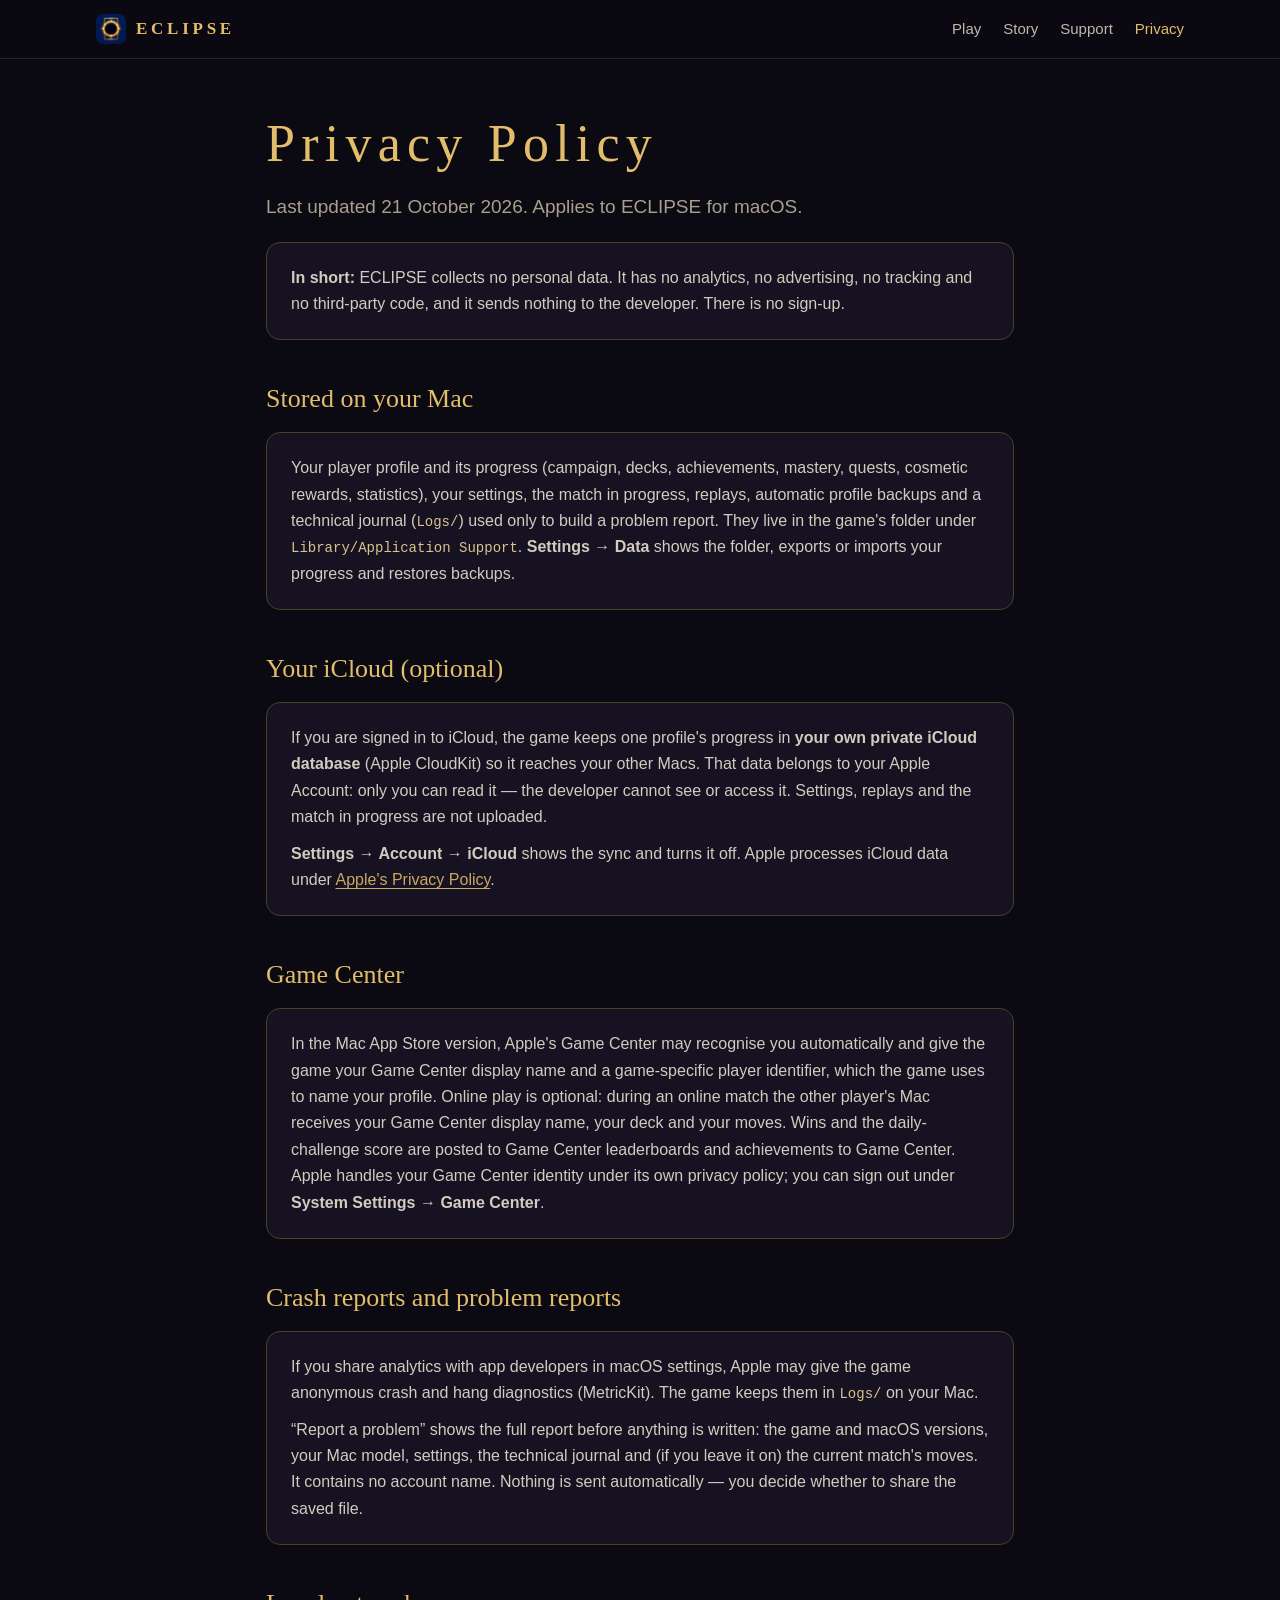
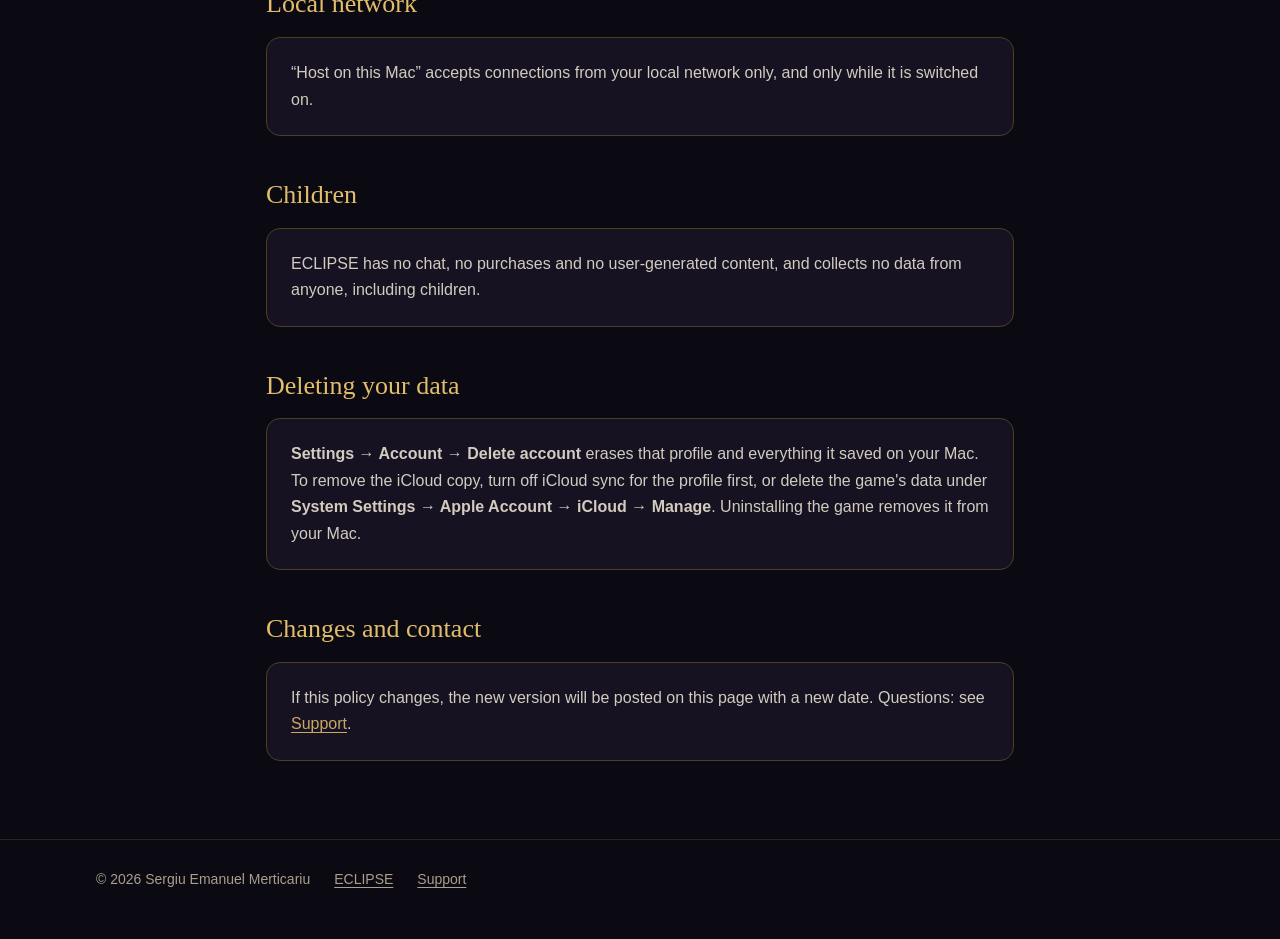
==== privacy.html @ 051a1680 "ECLIPSE website: home, support, privacy" ====
<!doctype html>
<html lang="en">
<head>
<meta charset="utf-8">
<meta name="viewport" content="width=device-width,initial-scale=1">
<title>ECLIPSE — Privacy Policy</title>
<meta name="description" content="ECLIPSE collects no personal data: no analytics, no advertising, no third-party code. What stays on your Mac, what goes to your own iCloud, and what Game Center sees.">
<meta name="theme-color" content="#0b0912">
<link rel="icon" href="img/favicon.png">
<link rel="stylesheet" href="style.css">
</head>
<body>
<header class="bar"><div class="wrap">
  <a class="brand" href="index.html"><img src="img/icon.png" alt=""><span>ECLIPSE</span></a>
  <nav><a href="index.html#play">Play</a><a href="index.html#story">Story</a><a href="support.html">Support</a><a href="privacy.html" aria-current="page">Privacy</a></nav>
</div></header>

<main class="page"><div class="wrap narrow">
  <h1>Privacy Policy</h1>
  <p class="lead">Last updated 21 October 2026. Applies to ECLIPSE for macOS.</p>

  <div class="card"><p><b>In short:</b> ECLIPSE collects no personal data. It has no analytics, no advertising, no tracking and no third-party code, and it sends nothing to the developer. There is no sign-up.</p></div>

  <h2>Stored on your Mac</h2>
  <div class="card">
    <p>Your player profile and its progress (campaign, decks, achievements, mastery, quests, cosmetic rewards, statistics), your settings, the match in progress, replays, automatic profile backups and a technical journal (<code>Logs/</code>) used only to build a problem report. They live in the game's folder under <code>Library/Application Support</code>. <b>Settings → Data</b> shows the folder, exports or imports your progress and restores backups.</p>
  </div>

  <h2>Your iCloud (optional)</h2>
  <div class="card">
    <p>If you are signed in to iCloud, the game keeps one profile's progress in <b>your own private iCloud database</b> (Apple CloudKit) so it reaches your other Macs. That data belongs to your Apple Account: only you can read it — the developer cannot see or access it. Settings, replays and the match in progress are not uploaded.</p>
    <p><b>Settings → Account → iCloud</b> shows the sync and turns it off. Apple processes iCloud data under <a href="https://www.apple.com/legal/privacy/">Apple's Privacy Policy</a>.</p>
  </div>

  <h2>Game Center</h2>
  <div class="card">
    <p>In the Mac App Store version, Apple's Game Center may recognise you automatically and give the game your Game Center display name and a game-specific player identifier, which the game uses to name your profile. Online play is optional: during an online match the other player's Mac receives your Game Center display name, your deck and your moves. Wins and the daily-challenge score are posted to Game Center leaderboards and achievements to Game Center. Apple handles your Game Center identity under its own privacy policy; you can sign out under <b>System Settings → Game Center</b>.</p>
  </div>

  <h2>Crash reports and problem reports</h2>
  <div class="card">
    <p>If you share analytics with app developers in macOS settings, Apple may give the game anonymous crash and hang diagnostics (MetricKit). The game keeps them in <code>Logs/</code> on your Mac.</p>
    <p>“Report a problem” shows the full report before anything is written: the game and macOS versions, your Mac model, settings, the technical journal and (if you leave it on) the current match's moves. It contains no account name. Nothing is sent automatically — you decide whether to share the saved file.</p>
  </div>

  <h2>Local network</h2>
  <div class="card"><p>“Host on this Mac” accepts connections from your local network only, and only while it is switched on.</p></div>

  <h2>Children</h2>
  <div class="card"><p>ECLIPSE has no chat, no purchases and no user-generated content, and collects no data from anyone, including children.</p></div>

  <h2>Deleting your data</h2>
  <div class="card"><p><b>Settings → Account → Delete account</b> erases that profile and everything it saved on your Mac. To remove the iCloud copy, turn off iCloud sync for the profile first, or delete the game's data under <b>System Settings → Apple Account → iCloud → Manage</b>. Uninstalling the game removes it from your Mac.</p></div>

  <h2>Changes and contact</h2>
  <div class="card"><p>If this policy changes, the new version will be posted on this page with a new date. Questions: see <a href="support.html">Support</a>.</p></div>
</div></main>

<footer><div class="wrap">
  <span>© 2026 Sergiu Emanuel Merticariu</span>
  <a href="index.html">ECLIPSE</a>
  <a href="support.html">Support</a>
</div></footer>
</body>
</html>
---- style.css ----
:root {
  --bg: #0b0912;
  --panel: #161222;
  --panel-2: #1d1830;
  --line: #4d3f26;
  --gold: #e2bd6b;
  --gold-2: #f6dc9c;
  --ember: #e0773a;
  --text: #ece5d4;
  --muted: #a99f8c;
  --serif: "Iowan Old Style", "Palatino Linotype", Palatino, Georgia, serif;
  --sans: -apple-system, BlinkMacSystemFont, "Helvetica Neue", "Segoe UI", sans-serif;
}
* { box-sizing: border-box; }
html { scroll-behavior: smooth; }
body { margin: 0; background: var(--bg); color: var(--text); font: 17px/1.65 var(--sans); -webkit-font-smoothing: antialiased; }
img, video { max-width: 100%; display: block; }
a { color: var(--gold); text-underline-offset: 3px; }
a:hover { color: var(--gold-2); }
.wrap { max-width: 1120px; margin: 0 auto; padding: 0 16px; }
.narrow { max-width: 780px; }

/* Top bar */
.bar { position: sticky; top: 0; z-index: 10; background: rgba(11, 9, 18, .82); backdrop-filter: blur(12px); -webkit-backdrop-filter: blur(12px); border-bottom: 1px solid rgba(226, 189, 107, .15); }
.bar .wrap { display: flex; align-items: center; gap: 20px; height: 58px; }
.brand { display: flex; align-items: center; gap: 10px; text-decoration: none; color: var(--gold); font: 600 17px var(--serif); letter-spacing: .22em; }
.brand img { width: 30px; height: 30px; border-radius: 7px; }
.bar nav { margin-left: auto; display: flex; gap: 22px; font-size: 15px; }
.bar nav a { color: var(--text); text-decoration: none; opacity: .8; }
.bar nav a:hover, .bar nav a[aria-current] { opacity: 1; color: var(--gold); }

/* Hero */
.hero { position: relative; min-height: min(86vh, 760px); display: grid; align-items: end; overflow: hidden; }
.hero > img { position: absolute; inset: 0; width: 100%; height: 100%; object-fit: cover; object-position: center 35%; }
.hero::after { content: ""; position: absolute; inset: 0; background: linear-gradient(180deg, rgba(11,9,18,.15) 0%, rgba(11,9,18,.35) 45%, var(--bg) 100%); }
.hero .wrap { position: relative; z-index: 1; padding-bottom: 64px; }
.hero .icon { width: 96px; height: 96px; border-radius: 22px; box-shadow: 0 12px 40px rgba(0,0,0,.6); }
.hero h1 { font: 300 clamp(48px, 9vw, 96px)/1 var(--serif); letter-spacing: .2em; color: var(--gold); margin: 22px 0 10px; text-shadow: 0 4px 30px rgba(0,0,0,.7); }
.hero .tag { font: italic 400 clamp(19px, 2.6vw, 25px)/1.4 var(--serif); max-width: 640px; margin: 0 0 26px; text-shadow: 0 2px 12px rgba(0,0,0,.8); }
.cta { display: flex; flex-wrap: wrap; gap: 12px; align-items: center; }
.btn { display: inline-flex; align-items: center; gap: 8px; padding: 12px 22px; border-radius: 999px; font-weight: 600; font-size: 15px; text-decoration: none; border: 1px solid var(--gold); color: var(--gold); background: rgba(11,9,18,.5); }
.btn.primary { background: linear-gradient(180deg, var(--gold-2), var(--gold)); color: #1a1206; border-color: transparent; }
.btn:hover { filter: brightness(1.08); }
.soon { font-size: 14px; color: var(--muted); }

/* Sections */
section { padding: 72px 0; }
.eyebrow { font-size: 13px; letter-spacing: .24em; text-transform: uppercase; color: var(--ember); margin: 0 0 8px; }
h2 { font: 400 clamp(30px, 4.4vw, 44px)/1.15 var(--serif); color: var(--gold); margin: 0 0 18px; }
h3 { font: 600 20px/1.3 var(--serif); color: var(--gold-2); margin: 0 0 6px; }
.lead { font-size: 19px; color: var(--muted); max-width: 720px; }
.split { display: grid; grid-template-columns: 1.05fr 1fr; gap: 48px; align-items: center; }
.split img { border-radius: 14px; border: 1px solid var(--line); }
.grid { display: grid; grid-template-columns: repeat(3, 1fr); gap: 18px; }
.card { background: var(--panel); border: 1px solid var(--line); border-radius: 14px; padding: 22px 24px; }
.card p { margin: 0; color: var(--text); opacity: .88; font-size: 16px; }
.stats { display: flex; flex-wrap: wrap; gap: 14px 40px; margin: 26px 0 0; }
.stats div { font: 400 15px var(--sans); color: var(--muted); }
.stats b { display: block; font: 400 34px/1.1 var(--serif); color: var(--gold); }

/* Video */
.video { border-radius: 16px; overflow: hidden; border: 1px solid var(--line); background: #000; box-shadow: 0 24px 80px rgba(0,0,0,.55); }
.video video { width: 100%; aspect-ratio: 16 / 9; }

/* Factions */
.factions { display: grid; grid-template-columns: repeat(4, 1fr); gap: 14px; }
.faction { position: relative; border-radius: 12px; overflow: hidden; border: 1px solid var(--line); aspect-ratio: 16 / 10; }
.faction img { width: 100%; height: 100%; object-fit: cover; transition: transform .6s ease; }
.faction:hover img { transform: scale(1.06); }
.faction span { position: absolute; left: 0; right: 0; bottom: 0; padding: 26px 14px 10px; font: 600 15px var(--serif); color: var(--gold-2); background: linear-gradient(transparent, rgba(0,0,0,.85)); }

/* Gallery */
.gallery { display: grid; grid-template-columns: repeat(2, 1fr); gap: 16px; }
.gallery figure { margin: 0; }
.gallery img { border-radius: 12px; border: 1px solid var(--line); }
.gallery figcaption { font-size: 14px; color: var(--muted); margin-top: 8px; }
.gallery .wide { grid-column: 1 / -1; }

/* Text pages */
.page { padding: 56px 0 24px; }
.page h1 { font: 300 clamp(36px, 6vw, 52px)/1.1 var(--serif); letter-spacing: .12em; color: var(--gold); margin: 0 0 8px; }
.page h2 { font-size: 26px; margin-top: 44px; }
.page .card { margin: 14px 0; }
.page .card p + p { margin-top: 10px; }
details { background: var(--panel); border: 1px solid var(--line); border-radius: 12px; padding: 14px 20px; margin: 10px 0; }
details summary { cursor: pointer; font-weight: 600; color: var(--gold-2); }
details[open] summary { margin-bottom: 8px; }
kbd { font: 13px ui-monospace, Menlo, monospace; background: var(--panel-2); border: 1px solid var(--line); border-radius: 5px; padding: 1px 6px; }
code { font: 14px ui-monospace, Menlo, monospace; color: var(--gold-2); }

footer { border-top: 1px solid rgba(226, 189, 107, .15); margin-top: 40px; padding: 28px 0 48px; color: var(--muted); font-size: 14px; }
footer .wrap { display: flex; flex-wrap: wrap; gap: 10px 24px; }
footer a { color: var(--muted); }

@media (max-width: 860px) {
  .split { grid-template-columns: 1fr; gap: 28px; }
  .grid { grid-template-columns: 1fr; }
  .factions { grid-template-columns: repeat(2, 1fr); }
  .gallery { grid-template-columns: 1fr; }
  section { padding: 52px 0; }
  .bar nav { gap: 14px; font-size: 14px; }
}
@media (max-width: 420px) {
  .brand span { display: none; }
}
@media (prefers-reduced-motion: reduce) {
  html { scroll-behavior: auto; }
  .faction img { transition: none; }
}
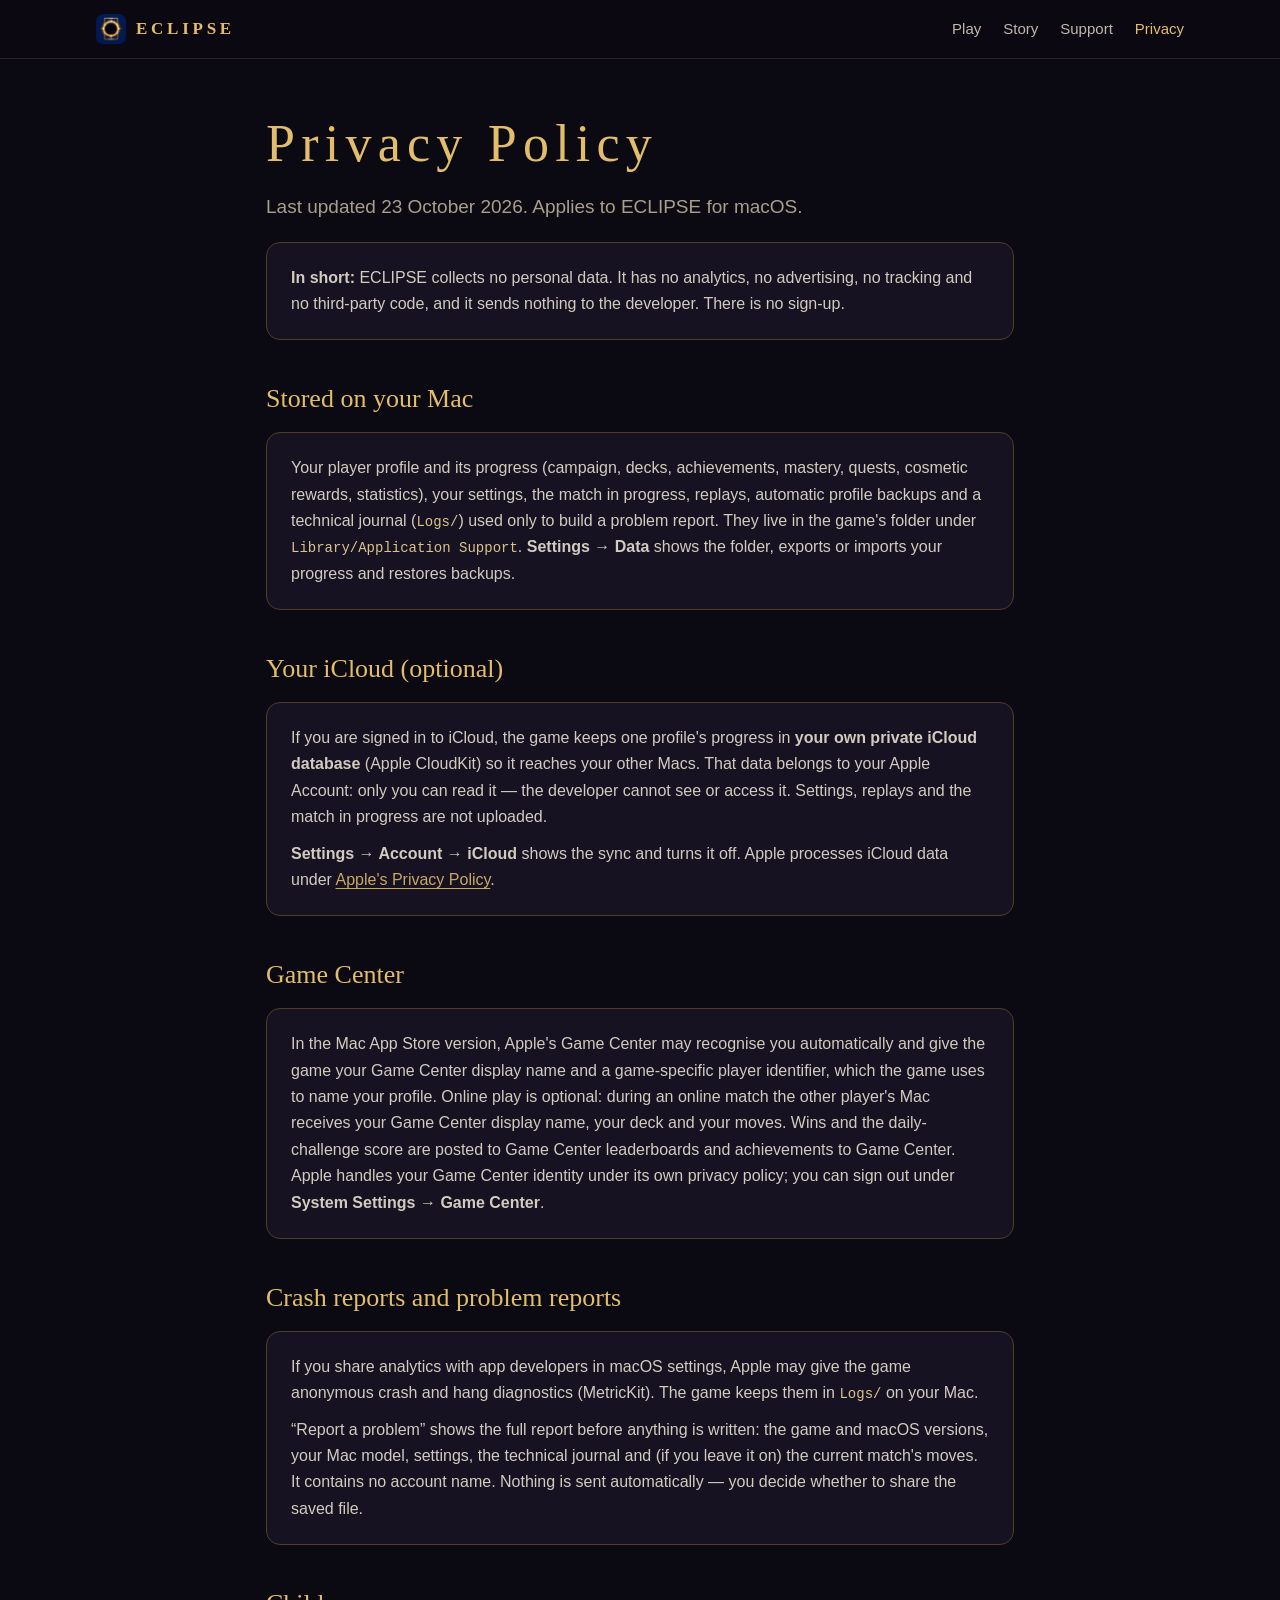
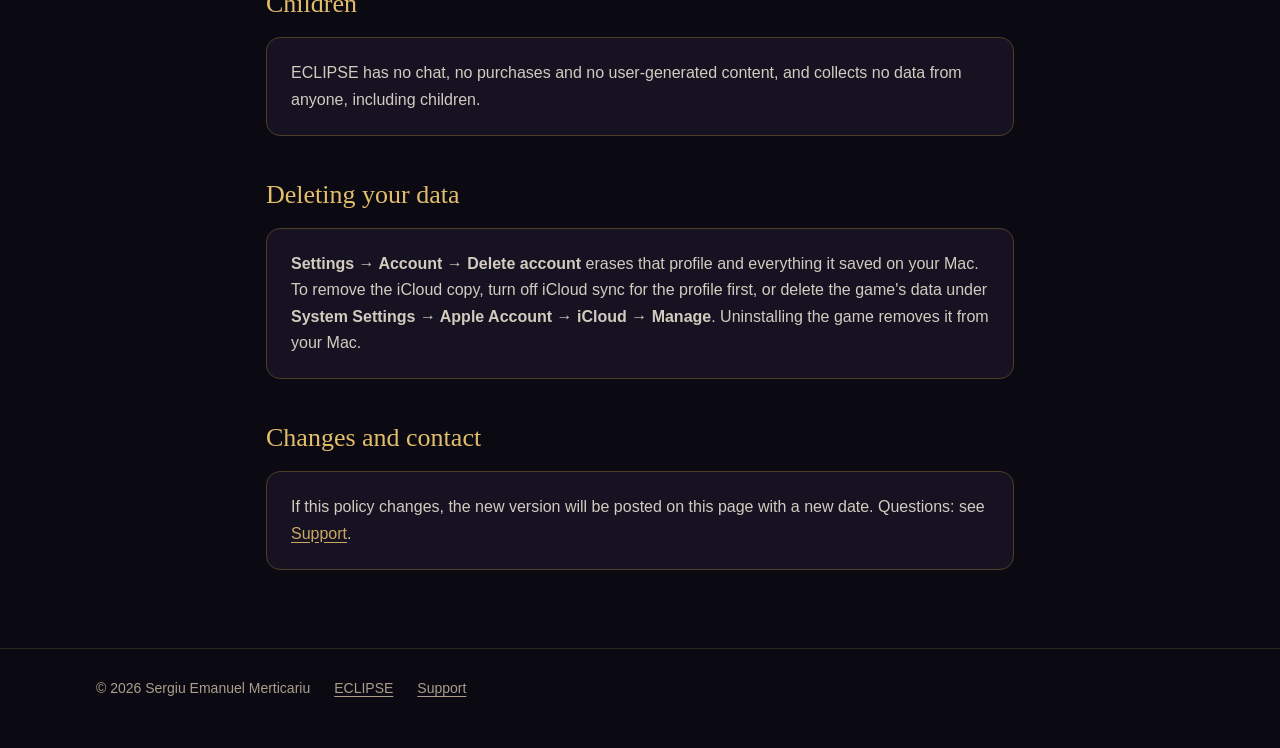
==== commit c76b08aa: "Online is Game Center only: no local-network hosting" ====
--- a/privacy.html
+++ b/privacy.html
@@ -17,7 +17,7 @@
 
 <main class="page"><div class="wrap narrow">
   <h1>Privacy Policy</h1>
-  <p class="lead">Last updated 21 October 2026. Applies to ECLIPSE for macOS.</p>
+  <p class="lead">Last updated 23 October 2026. Applies to ECLIPSE for macOS.</p>
 
   <div class="card"><p><b>In short:</b> ECLIPSE collects no personal data. It has no analytics, no advertising, no tracking and no third-party code, and it sends nothing to the developer. There is no sign-up.</p></div>
 
@@ -43,9 +43,6 @@
     <p>“Report a problem” shows the full report before anything is written: the game and macOS versions, your Mac model, settings, the technical journal and (if you leave it on) the current match's moves. It contains no account name. Nothing is sent automatically — you decide whether to share the saved file.</p>
   </div>
 
-  <h2>Local network</h2>
-  <div class="card"><p>“Host on this Mac” accepts connections from your local network only, and only while it is switched on.</p></div>
-
   <h2>Children</h2>
   <div class="card"><p>ECLIPSE has no chat, no purchases and no user-generated content, and collects no data from anyone, including children.</p></div>
 
